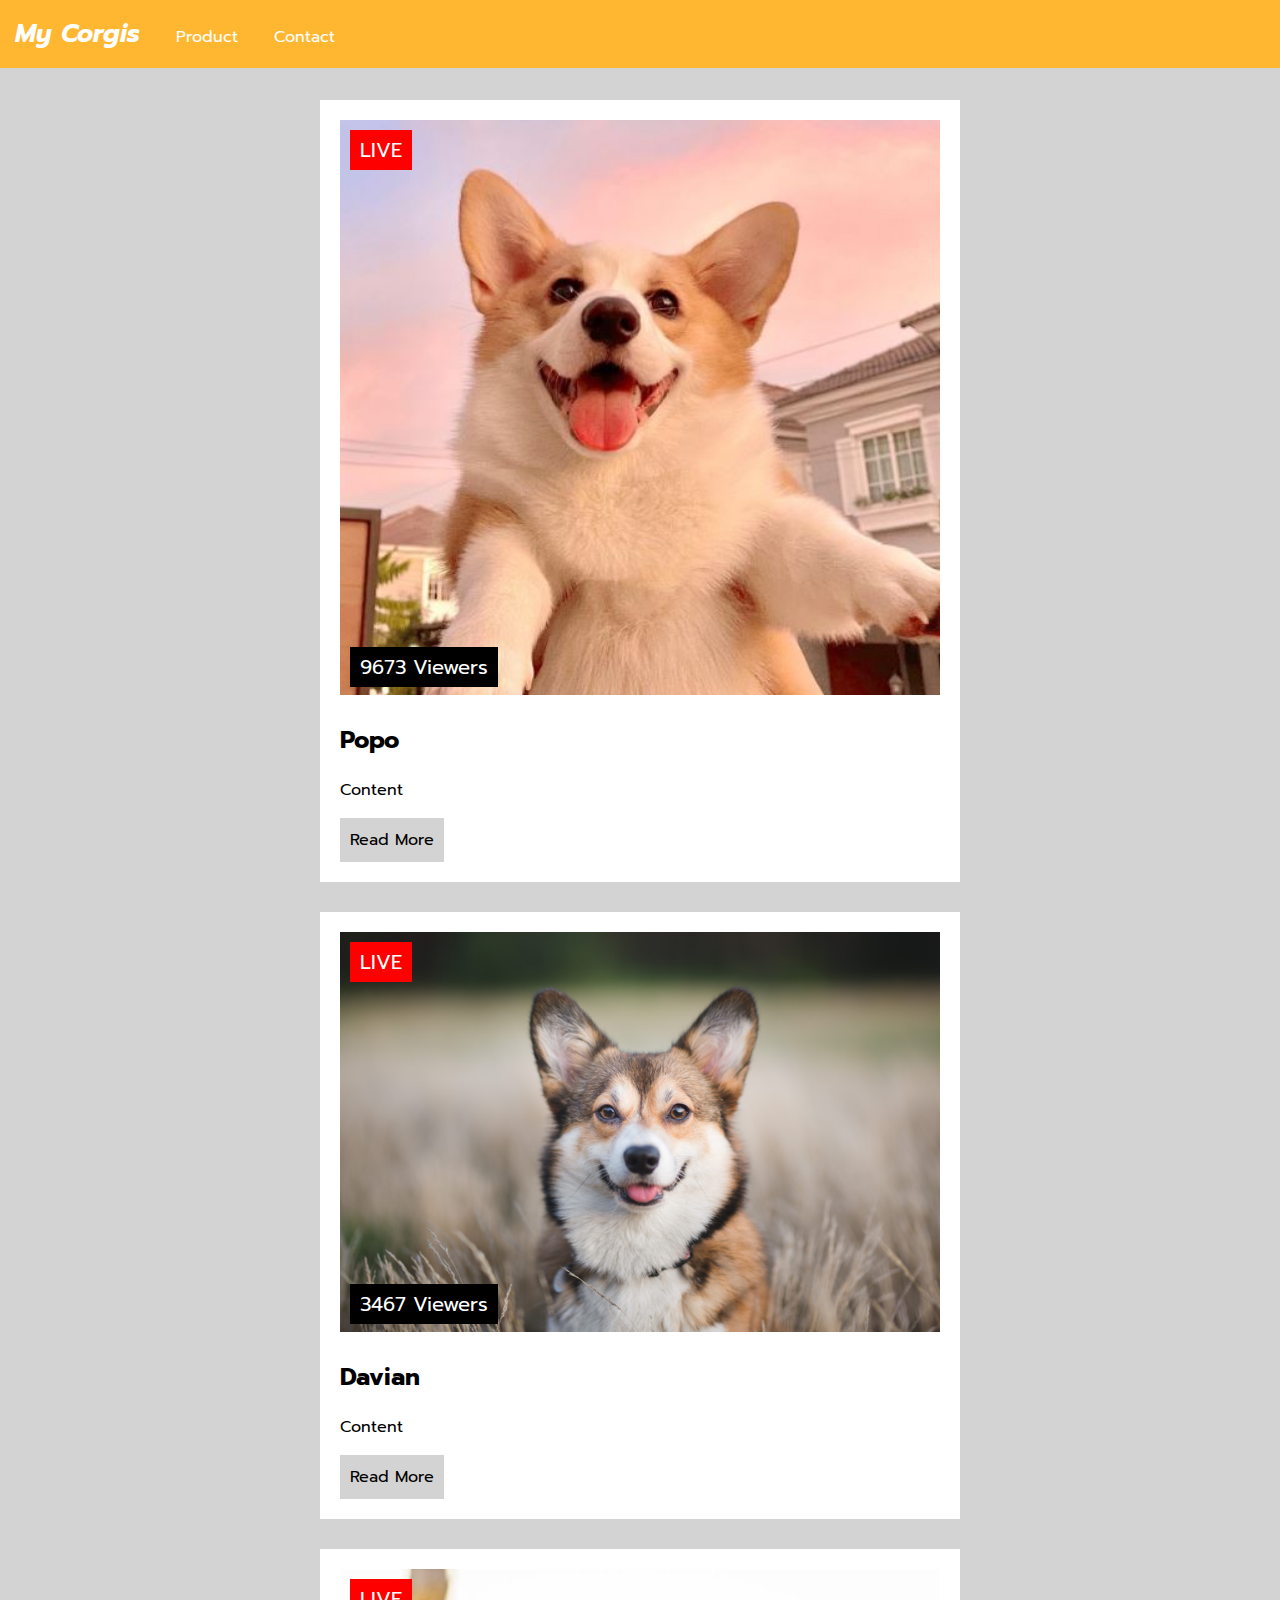
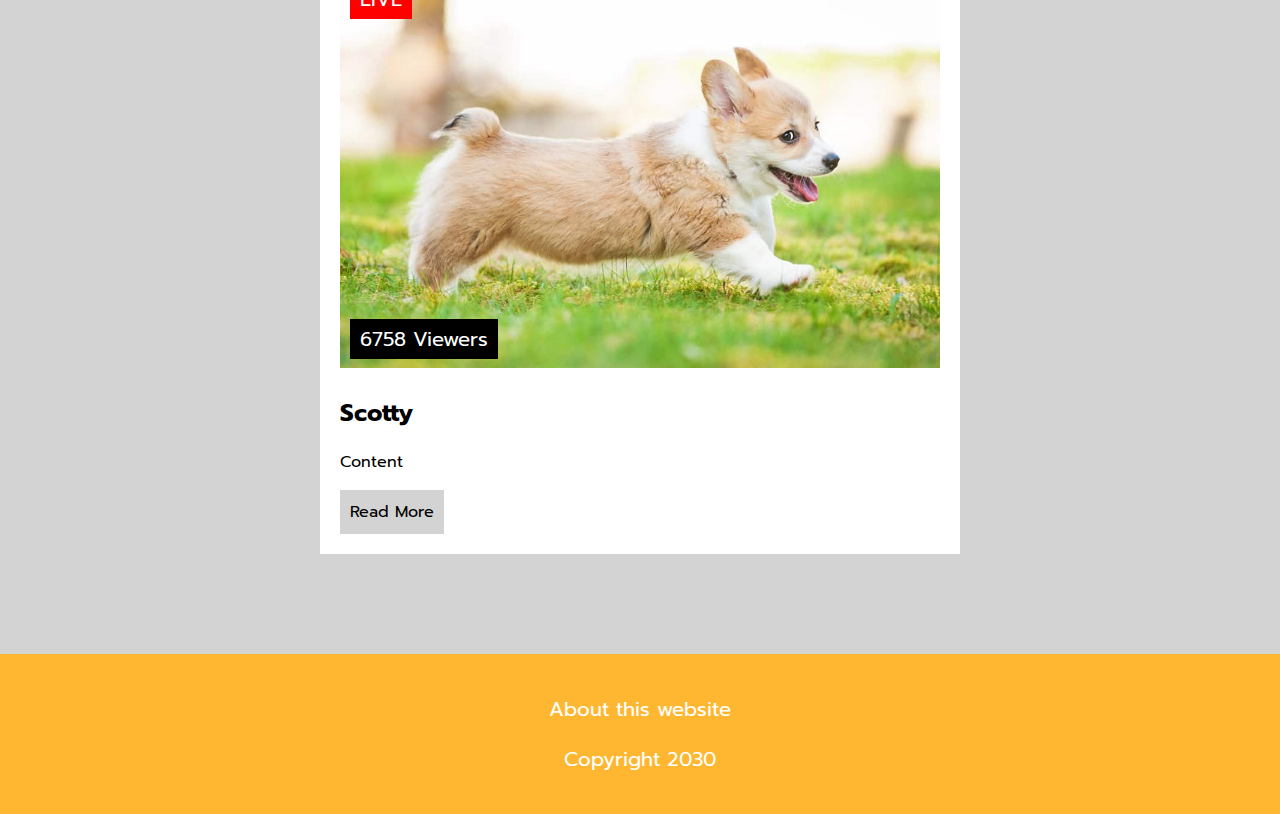
==== index.html @ 18751627 "first commit" ====
<!DOCTYPE html>
<html lang="en">

<head>
    <meta charset="UTF-8">
    <meta name="viewport" content="width=device-width, initial-scale=1.0">
    <title>My Corgis</title>
    <link rel="preconnect" href="https://fonts.googleapis.com">
    <link rel="preconnect" href="https://fonts.gstatic.com" crossorigin>
    <link href="https://fonts.googleapis.com/css2?family=Prompt:ital,wght@0,600;1,600&display=swap" rel="stylesheet">


    <link rel="stylesheet" href="style.css">
</head>

<body>
    <header class="top-header">
        <a class="menu-item brand" href="#">My Corgis</a>
        <a class="menu-item" href="#">Product</a>
        <a class="menu-item" href="#">Contact</a>
    </header>

    <div class="main-content">
        <div class="box">
            <div class="live">LIVE</div>
            <div class="views">9673 Viewers</div>
            <img class="image" src="Corgi 1.jpg">
            <h2>Popo</h2>
            <p>Content</p>
            <a class="button" href="#">Read More</a>
        </div>
        <div class="box">
            <div class="live">LIVE</div>
            <div class="views">3467 Viewers</div>
            <img class="image" src="Corgi 2.jpg">
            <h2>Davian</h2>
            <p>Content</p>
            <a class="button" href="#">Read More</a>
        </div>
        <div class="box">
            <div class="live">LIVE</div>
            <div class="views">6758 Viewers</div>
            <img class="image" src="Corgi 3.jpg">
            <h2>Scotty</h2>
            <p>Content</p>
            <a class="button" href="#">Read More</a>
        </div>
    </div>
    <footer class="bottom-footer">
        <p>About this website</p>
        <p>Copyright 2030</p>

    </footer>
</body>

</html>
---- style.css ----
html,
body {
    font-family: 'Prompt', sans-serif;
    background-color: lightgray;
    margin: 0px;
    padding: 0px;
}

.top-header {
    background-color: rgb(255, 183, 49);
    position: fixed;
    top: 0;
    left: 0;
    right: 0;
    z-index: 1;
}

.menu-item {
    color: white;
    padding: 15px;
    display: inline-block;
    text-decoration: none;
}

.brand {
    font-size: 25px;
    font-weight: bold;
    font-style: italic;
}

.main-content {
    max-width: 700px;
    margin: auto;
    padding: 70px;
}

.box {
    background-color: white;
    padding: 20px;
    margin: 30px;
    position: relative;
}

.image {
    width: 100%;
}

.button {
    color: black;
    background-color: lightgrey;
    padding: 10px;
    text-decoration: none;
    display: inline-block;
}

.bottom-footer {
    background-color: rgb(255, 183, 49);
    padding: 20px;
    text-align: center;
    color: white;
    font-size: 20px;
}

.live {
    color: white;
    background-color: red;
    font-size: 20px;
    padding: 5px 10px;
    position: absolute;
    top: 30px;
    left: 30px;
}

.views {
    color: white;
    background-color: black;
    font-size: 20px;
    position: absolute;
    padding: 5px 10px;
    bottom: 195px;
    left: 30px;
}
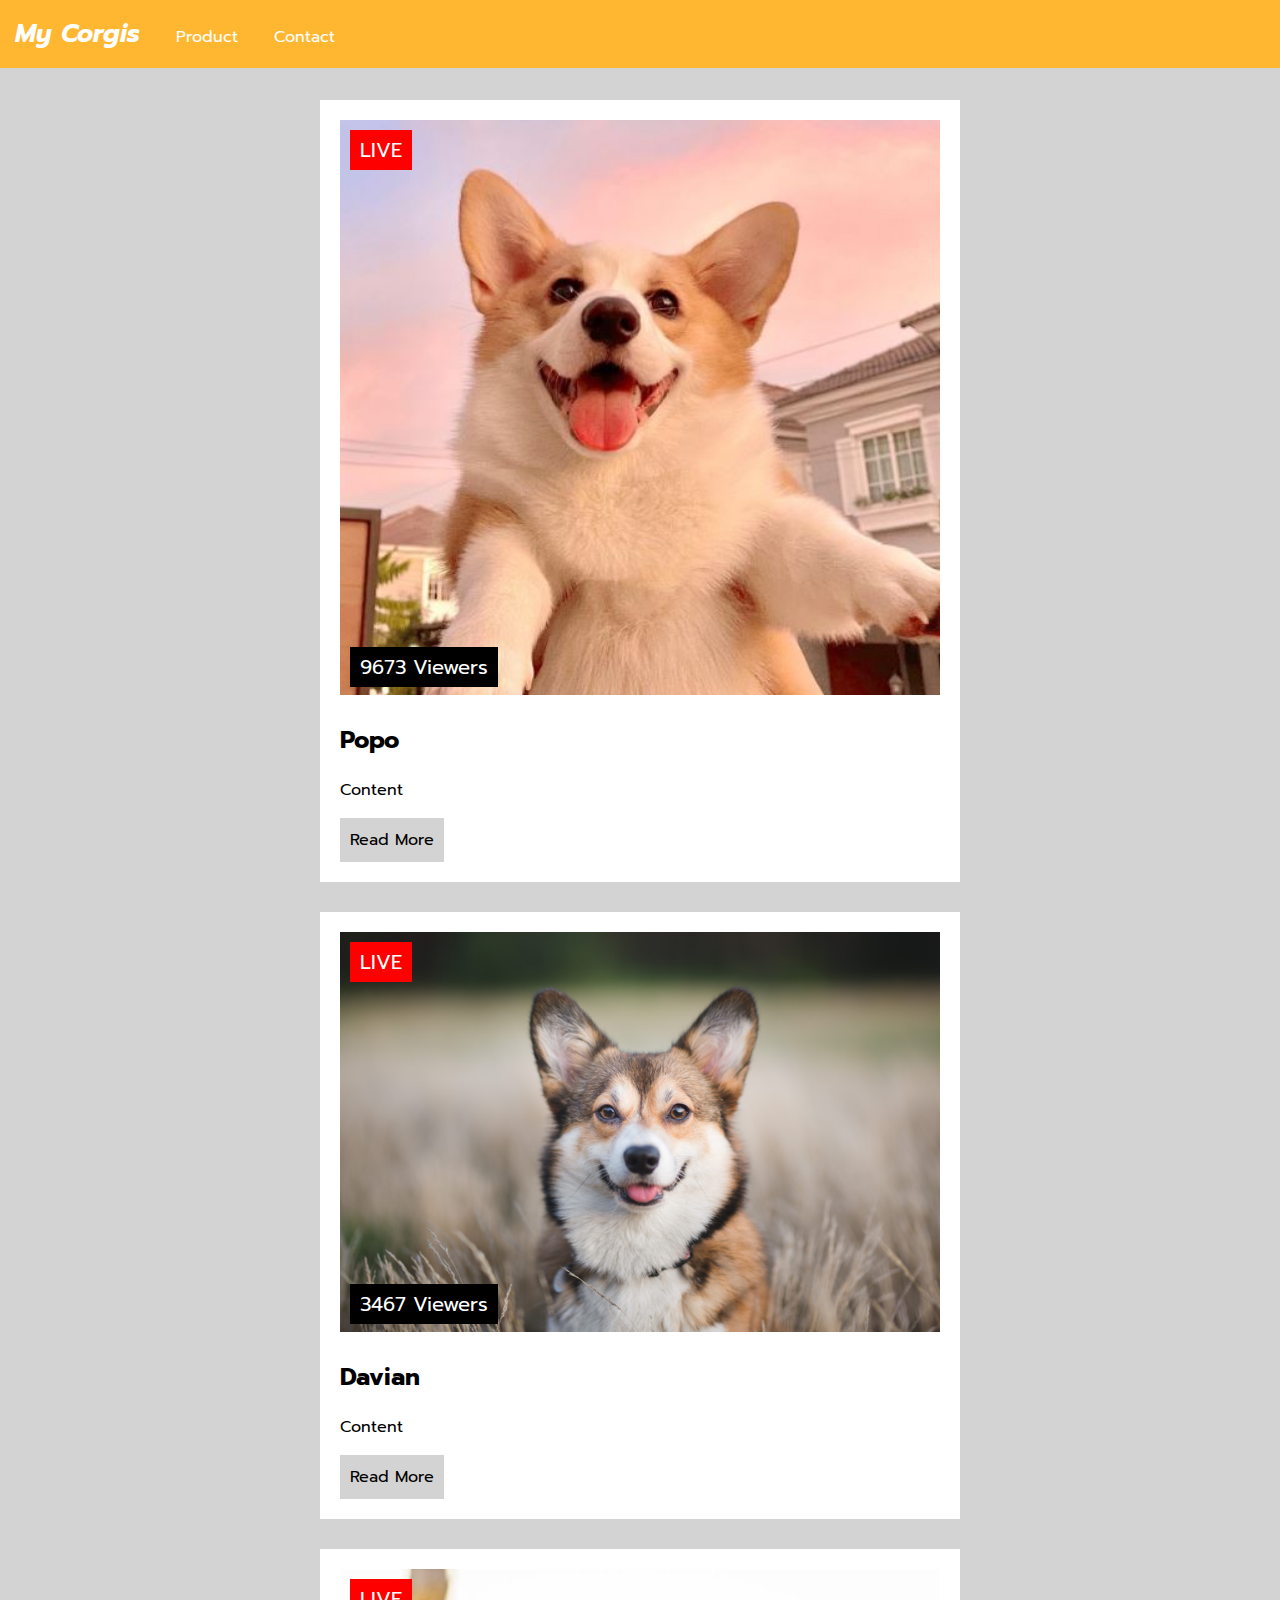
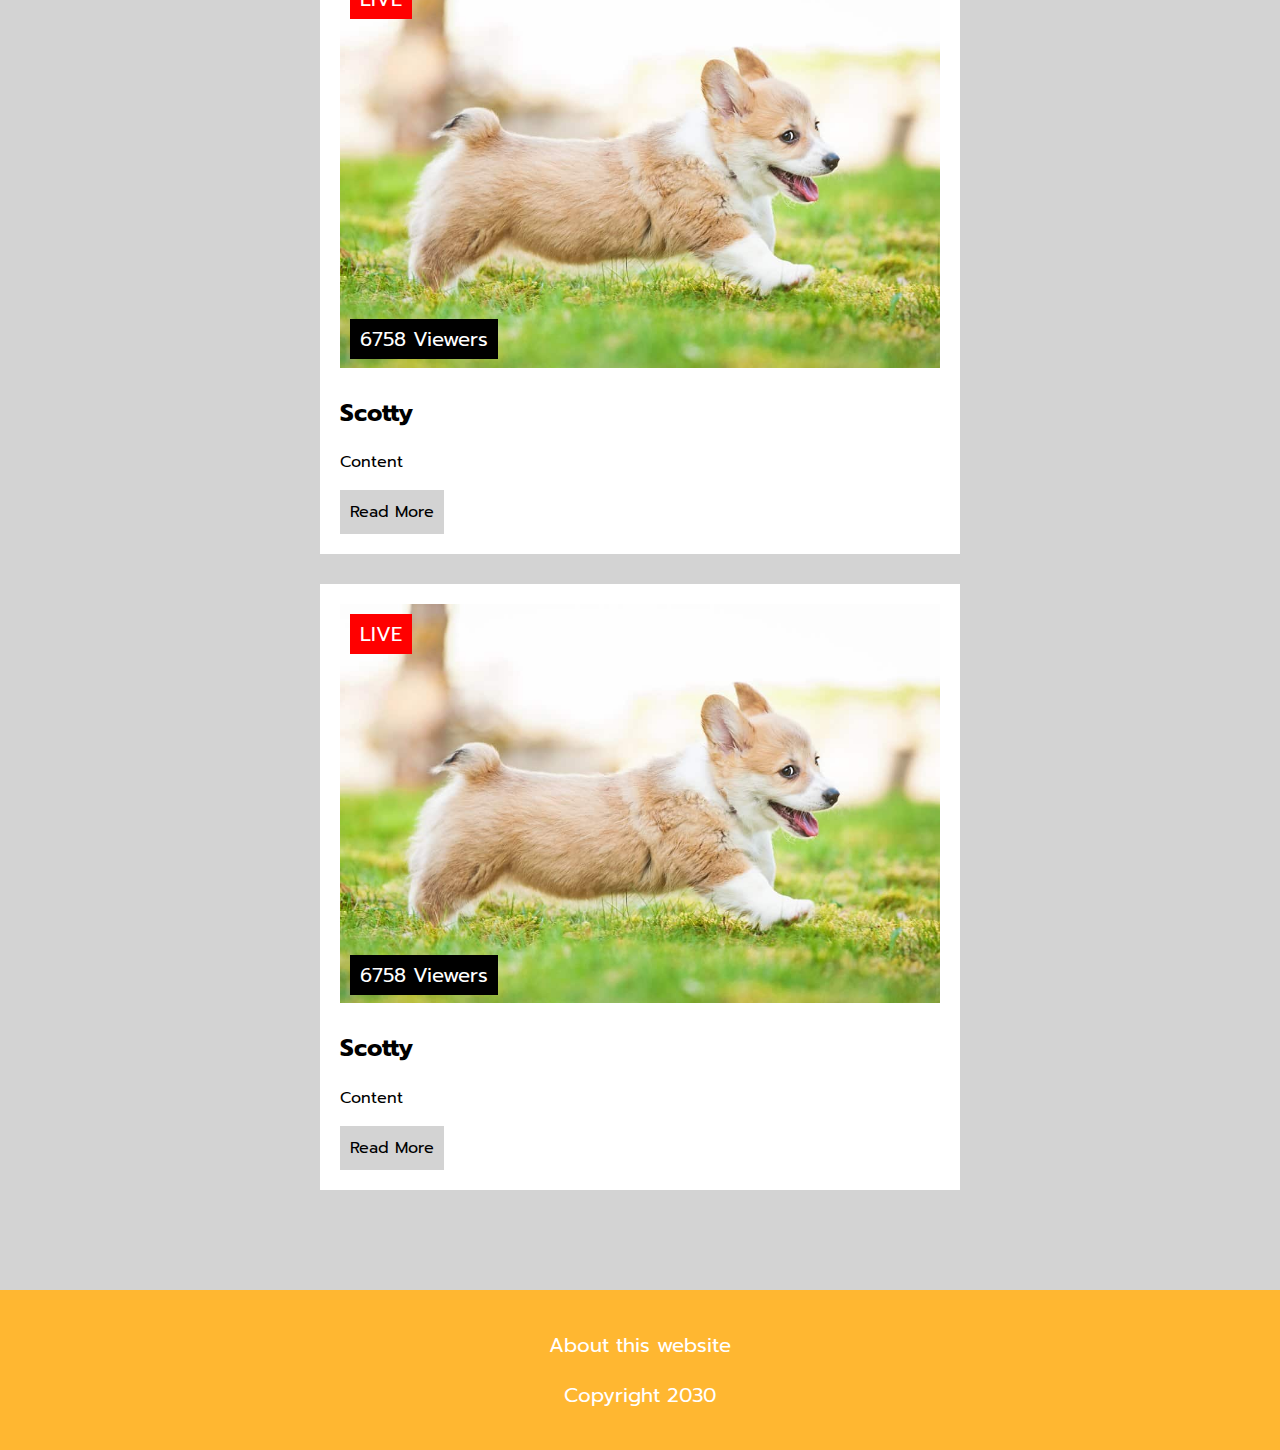
==== commit fbd5cf9f: "edit index.html" ====
--- a/index.html
+++ b/index.html
@@ -45,6 +45,14 @@
             <p>Content</p>
             <a class="button" href="#">Read More</a>
         </div>
+        <div class="box">
+            <div class="live">LIVE</div>
+            <div class="views">6758 Viewers</div>
+            <img class="image" src="Corgi 3.jpg">
+            <h2>Scotty</h2>
+            <p>Content</p>
+            <a class="button" href="#">Read More</a>
+        </div>
     </div>
     <footer class="bottom-footer">
         <p>About this website</p>
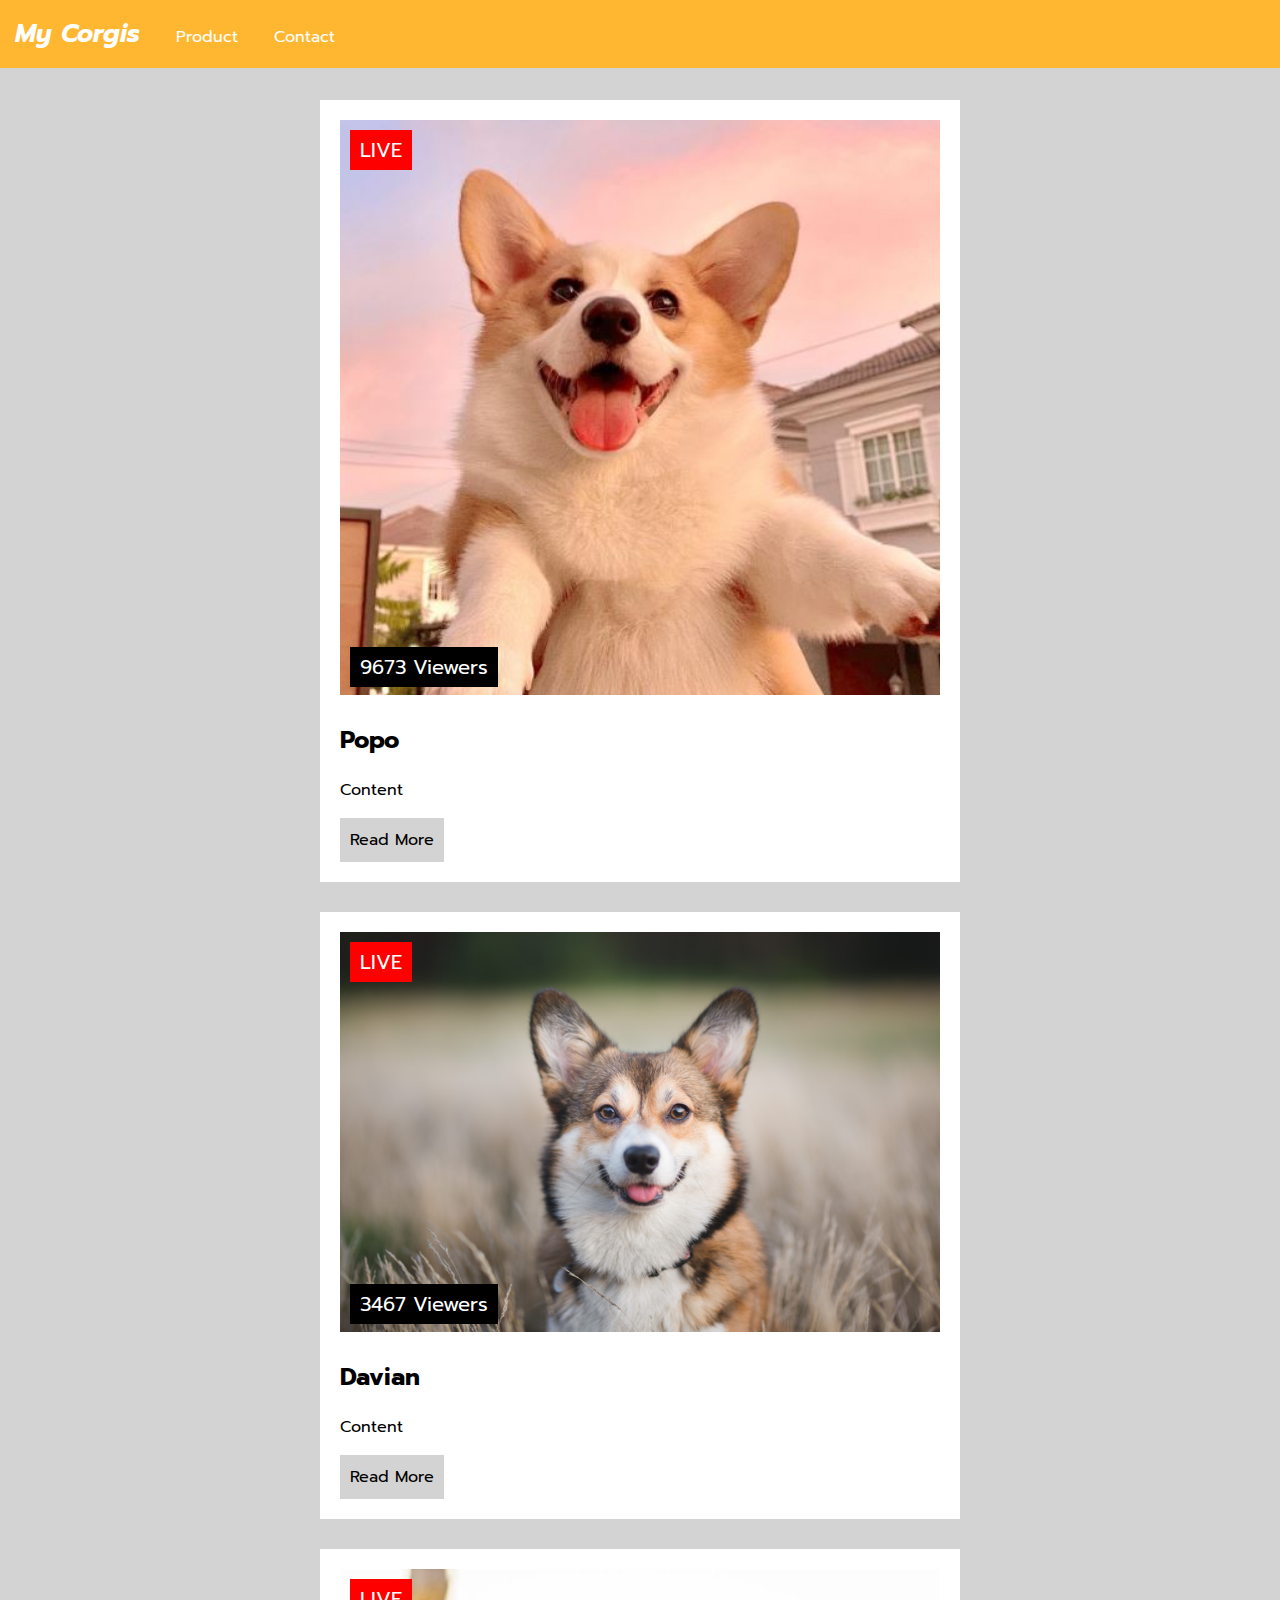
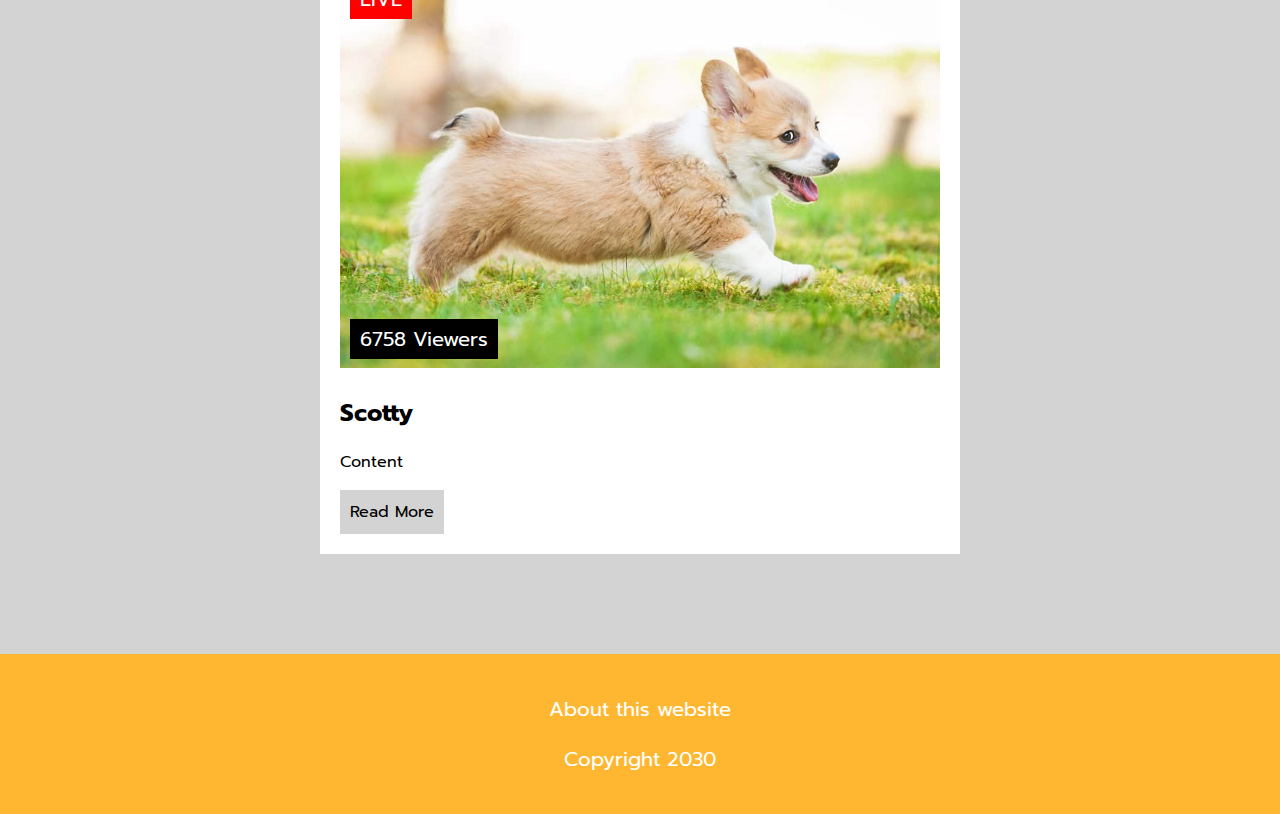
==== commit f254b2d4: "Test edit and commit" ====
--- a/index.html
+++ b/index.html
@@ -45,14 +45,6 @@
             <p>Content</p>
             <a class="button" href="#">Read More</a>
         </div>
-        <div class="box">
-            <div class="live">LIVE</div>
-            <div class="views">6758 Viewers</div>
-            <img class="image" src="Corgi 3.jpg">
-            <h2>Scotty</h2>
-            <p>Content</p>
-            <a class="button" href="#">Read More</a>
-        </div>
     </div>
     <footer class="bottom-footer">
         <p>About this website</p>
